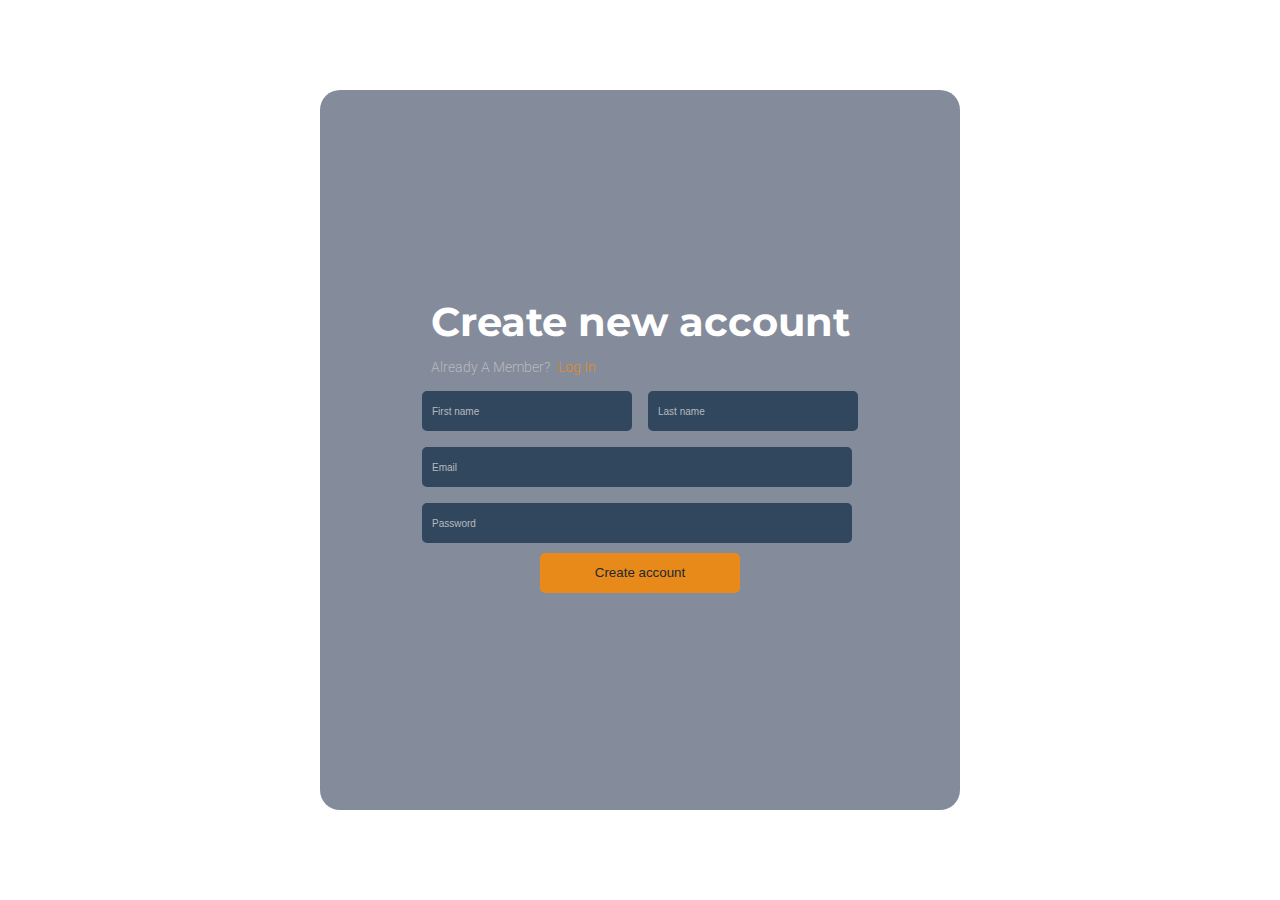
==== index.html @ 6a17d1ea "first commit" ====
<!DOCTYPE html>
<html lang="en">
<head>
    <meta charset="UTF-8">
    <meta http-equiv="X-UA-Compatible" content="IE=edge">
    <meta name="viewport" content="width=device-width, initial-scale=1.0">
    <link rel="stylesheet" href="style.css">
    <title>Formulário</title>
</head>
<body>
    <main>
        <section class="header">
            <h1>Create new account</h1>
            <span>Already A Member?<a class="login">Log In</a></span>
        </section>
        <section>
            <form>
            <article class="name">
               <input  type="text" placeholder="First name">
               <input  type="text" placeholder="Last name">
            </article>
            <article class="info">
                <input  type="email" placeholder="Email">
                <input  type="password" placeholder="Password">
            </article>
            <article class="button">
                <button>Create account</button>
            </article>
           </form>
        </section>
    </main>
</body>
</html>
---- style.css ----
@import url('https://fonts.googleapis.com/css2?family=Montserrat:wght@700&family=Roboto:wght@300;500&display=swap');

*{
    margin: 0;
    padding: 0;
}

body{
    display: flex;
    width: 100%;
    height: 100vh;
    background-image: url("http://www.daniellenoce.com.br/wp-content/uploads/2017/07/9-vistas-incriveis-no-rio-de-janeiro-danielle-noce-9.jpg");
    background-repeat: no-repeat;
    align-items: center;
    justify-content: center;
}

main{
    width: 50%;
    height: 80%;
    background-color: rgba(10,23,55,0.5);
    display: flex;
    flex-direction: column;
    justify-content: center;
    align-items: center;
    border-radius: 20px;
}

span{
    display: flex;
    gap: 0.5rem;
    color: #b8babd;
    font-family: 'Roboto', sans-serif;
    font-size: 14px;
    text-decoration: none;
    font-weight: 300;
}

.header{
    display: flex;
    flex-direction: column;
    gap: 0.8rem;
}

h1{
    font-size: 40px;
    color: #fff;
    font-family: 'Montserrat', sans-serif;
}

.login{
    color: #E88A1A;
    gap: 1rem;
}

input{
    border: none;
    color: #fff;
    background-color: #30475E;
    border-radius: 5px;
    height: 40px;
    width: 200px;
    padding-left: 10px;
}
input:hover{
   border: 2px solid #E88A1A;
}

input::placeholder {
    color: #b8babd;
    font-size: 10px;
    margin: 0;
}

.name{
    display: flex;
    flex-direction: row;
    gap: 1rem;
    padding: 1rem 0;
}

.info{
    display: flex;
    flex-direction: column;
    gap: 1rem;
}

.info input{
    width: 420px;
}

.button{
    display: flex;
    padding: 10px;
    align-items: center;
    justify-content:center;
}

button{
    width: 200px;
    height: 40px;
    border: none;
    background-color: #E88A1A;
    color: #222831;
    border-radius: 5px;
}

button:hover{
    color: #E88A1A;
    background-color: #222831;
    border: 2px solid #fff;
    cursor: pointer;
}
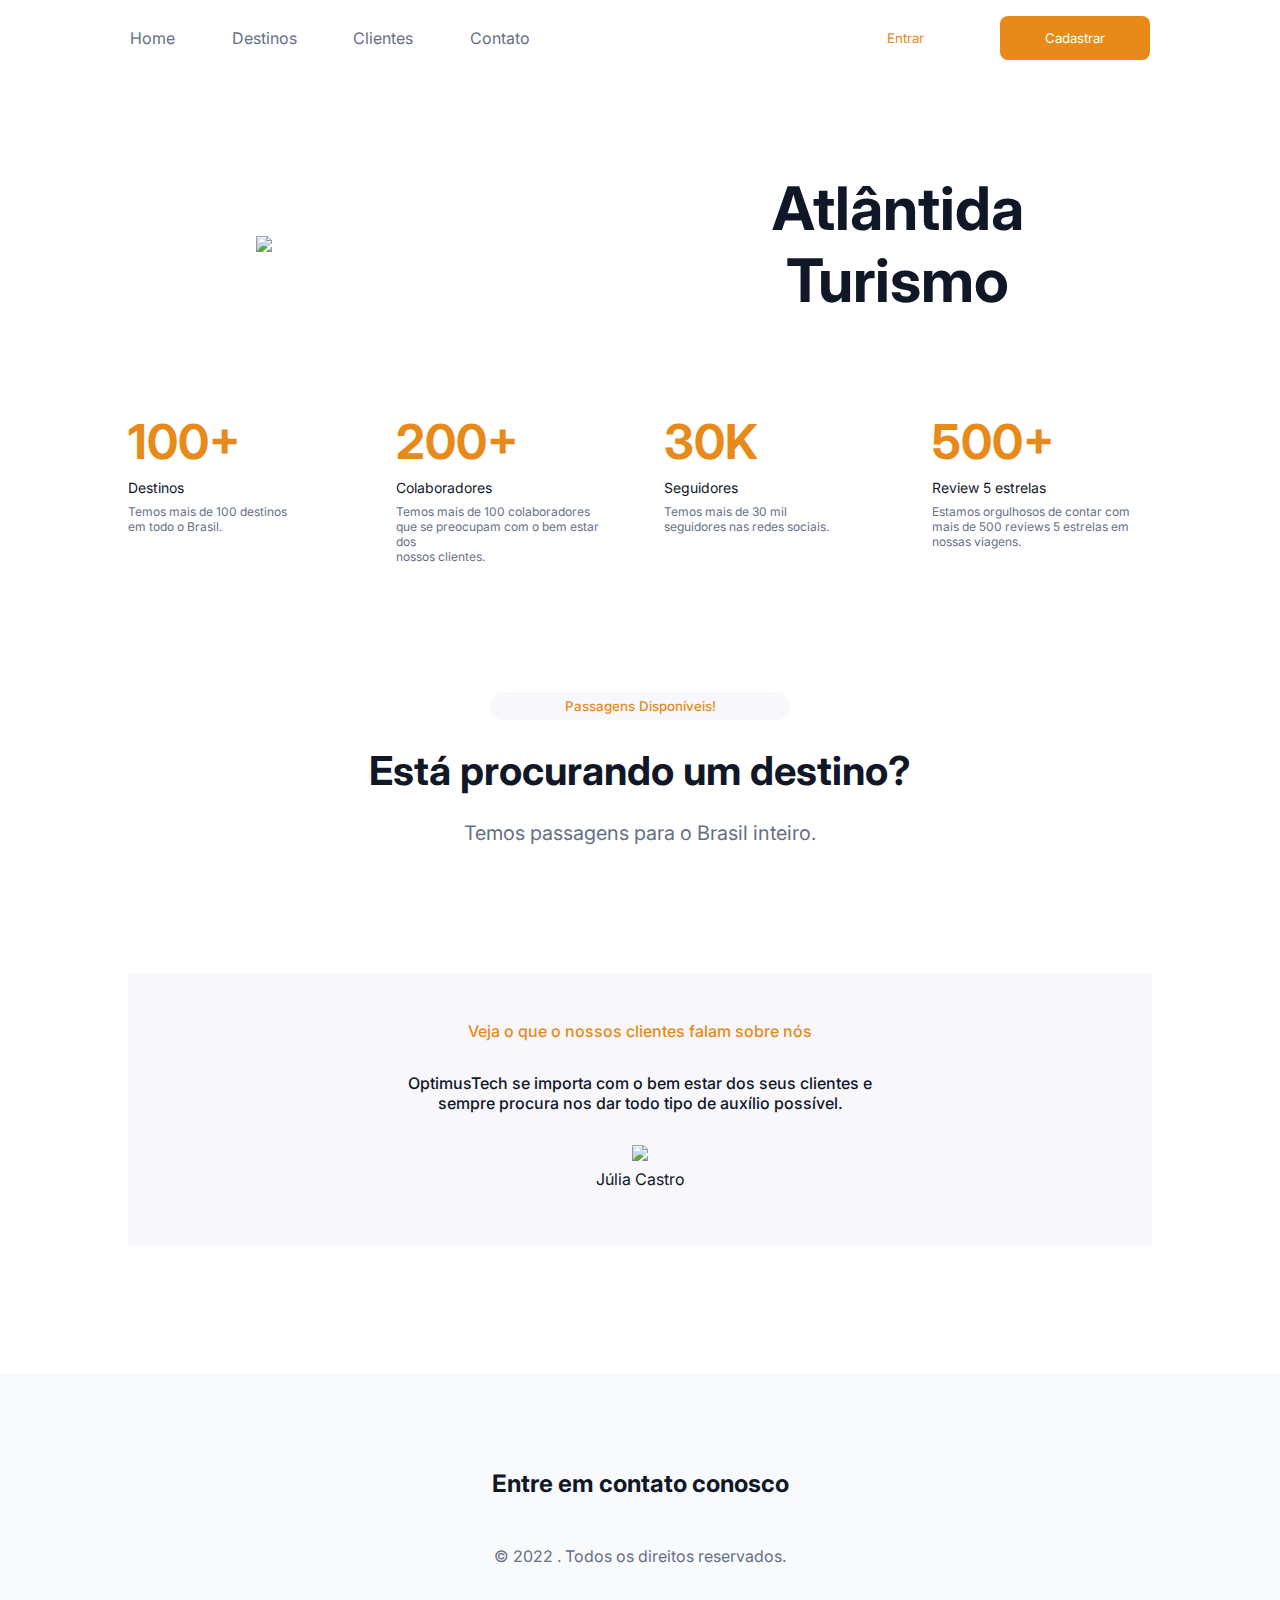
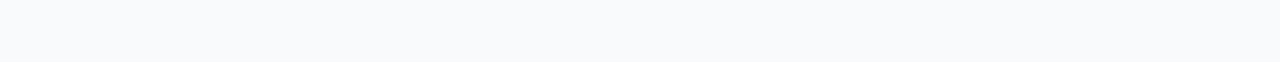
==== commit 68816b5d: "thrid commit" ====
--- a/index.html
+++ b/index.html
@@ -1,33 +1,89 @@
 <!DOCTYPE html>
-<html lang="en">
+<html lang="pt-br">
 <head>
-    <meta charset="UTF-8">
-    <meta http-equiv="X-UA-Compatible" content="IE=edge">
-    <meta name="viewport" content="width=device-width, initial-scale=1.0">
-    <link rel="stylesheet" href="style.css">
-    <title>Formulário</title>
+  <meta charset="UTF-8">
+  <meta http-equiv="X-UA-Compatible" content="IE=edge">
+  <meta name="viewport" content="width=device-width, initial-scale=1.0">
+  <link rel="stylesheet" type="text/css" href="style.css">
+  <title>Atlântida Turismo</title>
 </head>
 <body>
+    <nav>
+      <div class="menu">
+        <div class="links">
+          <a href="#">Home</a>
+          <a href="#">Destinos</a>
+          <a href="#">Clientes</a>
+          <a href="#">Contato</a>
+        </div>
+        <div class="buttons">
+          <button class="signIn"><a href="./login/login.html">Entrar</a></button>
+          <button class="signUp"><a  href="./cadastro/cadastro.html">Cadastrar</a></button>
+        </div>
+      </div>
+      
+    </nav>
+
     <main>
-        <section class="header">
-            <h1>Create new account</h1>
-            <span>Already A Member?<a class="login">Log In</a></span>
-        </section>
-        <section>
-            <form>
-            <article class="name">
-               <input  type="text" placeholder="First name">
-               <input  type="text" placeholder="Last name">
+      <section class="about-us">
+          <img src="./imagens/Traveling.svg">
+          <h1>Atlântida <br> Turismo</h1>
+      </section>
+
+      <section class="metrics">
+        <article class="metric">
+            <h2>100+</h2>
+            <span>Destinos</span>
+            <p>Temos mais de 100 destinos <br>
+             em todo o Brasil.</p>
             </article>
-            <article class="info">
-                <input  type="email" placeholder="Email">
-                <input  type="password" placeholder="Password">
-            </article>
-            <article class="button">
-                <button>Create account</button>
-            </article>
-           </form>
-        </section>
-    </main>
+          <article class="metric">
+            <h2>200+</h2>
+            <span>Colaboradores</span>
+            <p>Temos mais de 100 colaboradores <br>
+             que se preocupam com o bem estar dos <br>
+             nossos clientes.</p>
+          </article>
+          <article class="metric">
+            <h2>30K</h2>
+            <span>Seguidores</span>
+            <p>Temos mais de 30 mil <br>
+               seguidores nas redes sociais. <br>
+        </article>
+        <article class="metric">
+          <h2>500+</h2>
+          <span>Review 5 estrelas</span>
+          <p>Estamos orgulhosos de contar com <br>
+             mais de 500 reviews 5 estrelas em <br>
+              nossas viagens.</p>
+        </article>   
+      </section>
+
+      <section class="ticket">
+          <button>Passagens Disponíveis!</button>
+          <h2>Está procurando um destino?</h2>
+          <p>Temos passagens para o Brasil inteiro.</p>
+      </section>
+
+      <section class="places">
+       
+              
+      </section>
+
+      <section class="depoimento">
+              <span>Veja o que o nossos clientes falam sobre nós</span>
+              <p>OptimusTech se importa com o bem estar dos seus clientes e <br>
+                 sempre procura nos dar todo tipo de auxílio possível.</p>
+                <img src="./imagens/Avatar.png">
+                <h4>Júlia Castro</h4>
+      </section>
+    </main> 
+
+    <footer>
+         <h2>Entre em contato conosco</h2>
+         <span> </span>
+       <span>© 2022 . Todos os direitos reservados.</span>
+    </footer>
+    <script src="script.js"></script>
 </body>
 </html>--- a/style.css
+++ b/style.css
@@ -1,113 +1,395 @@
-@import url('https://fonts.googleapis.com/css2?family=Montserrat:wght@700&family=Roboto:wght@300;500&display=swap');
+@import url('https://fonts.googleapis.com/css2?family=Inter:wght@400;500&display=swap');
+:root {
+  --text-color: #667085;
+  --main-color: #E88A1A;
+  --title-color: #101828;
+}
 
 *{
-    margin: 0;
-    padding: 0;
+  margin: 0;
+  padding: 0;
+  box-sizing: border-box;
+  font-family: 'Inter', sans-serif;
 }
 
 body{
+  width: 100%;
+  height: 100vh;
+}
+
+.logo{
+  display: flex;
+  flex-direction:row;
+  justify-content:center;
+  align-items: center;
+  margin-right: -50px;
+}
+.logo img{
+  width: 40px;
+  height: 40px;
+}
+.logo span{
+  margin-left: 5px;
+  color: var(--text-color);
+  font-size: 25px;
+  font-family: 'Inter', sans-serif;
+}
+
+nav{
+  display: flex;
+  flex-direction: row;
+  width: 100%;
+  justify-content: space-around;
+  align-items: center;
+  padding: 1rem 2rem;
+  font-size: 16px;
+
+}
+.links{
+  width: 80%;
+  display: flex;
+  flex-direction: row;
+  align-items: center;
+  justify-content: space-between;
+  width: 400px;
+  height: 32px;
+}
+
+
+.links a{
+  text-decoration: none;
+  color: var(--text-color);
+}
+
+.buttons{
+  display: flex;
+  flex-direction:row;
+  margin-left: 300px;
+  font-size: 16px;
+}
+button{
+  cursor: pointer;
+  border-radius: 8px;
+  background: none;
+  color:var(--main-color);
+  border: none;
+  width: 150px;
+  height: 44px;
+}
+
+button a{
+  text-decoration: none;
+}
+
+ .signUp{
+  background-color: var(--main-color);
+  box-shadow: 0px 1px 2px rgba(105, 89, 205, 0.05);
+  margin-left: 20px;
+}
+
+.signUp a{
+  color: #fff;
+}
+
+.signIn a{
+  color: var(--main-color);
+}
+
+.menu{
+  display: flex;
+  flex-direction:row;
+  align-items: center;
+  justify-content:space-around;
+}
+
+.about-us
+{
+  padding: 6rem 1rem;
+  display: flex;
+  flex-direction: row;
+  align-items: center;
+  justify-content: center;
+  gap: 1rem;
+}
+
+.about-us img{
+  width: 40%;
+}
+
+.about-us span{
+  color: var(--main-color);
+}
+
+.about-us h1{
+  font-size: 60px;
+  color: var(--title-color);
+  text-align: center;
+}
+
+.about-us p {
+  color: var(--text-color);
+  max-width: 50%;
+  text-align: center;
+  line-height: 1.5rem;
+}
+
+.metrics{
+  display: grid;
+  grid-template-columns: repeat(4, 1fr);
+  column-gap: 3rem;
+  padding: 0 8rem;
+}
+
+.metric {
+  display: flex;
+  flex-direction: column;
+  gap: 0.5rem;
+}
+
+.metric h2{
+  color: var(--main-color);
+  font-size: 3rem;
+}
+.metric span{
+   color: var(--title-color);
+   font-size: 14px;
+}
+.metric p{
+  font-size: 12px;
+  color: var(--text-color);
+}
+
+
+.ticket{
+  display: flex;
+  flex-direction: column;
+  align-items: center;
+  text-align: center;
+  padding: 0 1rem;
+  padding-top: 8rem;
+  gap: 1rem;
+}
+
+.ticket button{
+  width: 300px;
+  height: 28px;
+  background:rgba(105, 89, 205, 0.05);
+  color: var(--main-color);
+  border-radius: 30px;
+  border: none;
+  font-weight: 500;
+}
+
+.ticket h2{
+  color: #101828;
+  font-size: 40px;
+  margin: 10px;
+}
+
+.ticket p{
+  color:var(--text-color);
+  font-size:20px;
+  font-weight: 400;
+}
+
+.img-talentos img{
+  margin-top: 2rem;
+  width: 80%;
+}
+
+.vagas-abertas{
+  padding-top: 4rem;
+}
+
+.vagas-abertas h3{
+  color:var(--title-color);
+  display: block;
+  max-width: 50%;
+  margin: 0 auto;
+  margin-top: 2rem;
+  margin-bottom: 2rem;
+  font-weight: bold;
+
+}
+
+.vaga{
+  border: 1px solid #EAECF0;
+  border-radius: 16px;
+  box-shadow: 0px 4px 4px rgba(0, 0, 0, 0.25);
+  color: var(--title-color);
+  padding: 1rem;
+  margin: 0 auto;
+  margin-bottom: 1rem;
+  max-width: 50%;
+}
+
+.vaga h4{
+  font-size: 16px;
+}
+
+.vaga .info{
+  margin-top: 1rem;
+  font-size: 90%;
+  color: var(--text-color);
+  display: flex;
+  gap: 2rem;
+}
+
+.depoimento{
+  display: flex;
+  flex-direction:column;
+  align-items: center;
+  background: rgba(105, 89, 205, 0.05);
+  padding: 3rem 2rem;
+  max-width: 80%;
+  margin: 8rem auto;
+}
+
+.depoimento span{
+  color: var(--main-color);
+  font-weight: 500;
+  text-align: center;
+}
+
+.depoimento p{
+  color: var(--title-color);
+  font-weight: 500;
+  text-align: center;
+  max-width: 70%;
+  margin: 2rem 0;
+}
+
+
+.depoimento h4{
+  color: var(--title-color);
+  margin: 0.5rem 0;
+  font-weight: 400;
+}
+
+.depoimento .cargo{
+  color: var(--text-color);
+  font-weight: 400;
+}
+
+footer{
+  display: flex;
+  flex-direction: column;
+  align-items: center;
+  justify-content: center;
+  background: #F9FAFB;
+  text-align: center;
+  padding: 6rem 1rem;
+  gap: 1.5rem;
+}
+
+
+footer h2{
+  color: var(--title-color);
+}
+
+footer form{
+  display: flex;
+  justify-content:space-between;
+}
+
+footer input {
+  outline: none;
+  background: #fff;
+  border: 1px solid #EAECF0;
+  border-radius: 5px;
+  width: 12rem;
+  margin-right: 1rem;
+}
+
+footer button{
+  width: 116px;
+  height: 40px;
+  border: none;
+  color:#fff;
+  background: var(--main-color);
+  border-radius: 5px;
+}
+
+footer span{
+  color: var(--text-color)
+}
+
+#placeholder-text::placeholder{
+  color: var(--text-color);
+  font-size: 16px;
+  padding-left: 12px;
+}
+
+@media screen and (max-width: 920px) {
+  .metrics {
+    padding: 0 4rem;
+  }
+}
+
+
+@media screen and (max-width: 850px) {
+  .metrics {
     display: flex;
-    width: 100%;
-    height: 100vh;
-    background-image: url("http://www.daniellenoce.com.br/wp-content/uploads/2017/07/9-vistas-incriveis-no-rio-de-janeiro-danielle-noce-9.jpg");
-    background-repeat: no-repeat;
+    flex-direction: column;
+    align-items: center;
+  }
+
+  .metric {
     align-items: center;
     justify-content: center;
-}
-
-main{
-    width: 50%;
-    height: 80%;
-    background-color: rgba(10,23,55,0.5);
+    margin-bottom: 2rem;
+  }
+
+  .metric span {
+    max-width: 280px;
+    text-align: center;
+  }
+
+  .about-us p {
+    max-width: 70%;
+  }
+
+  .vaga {
+    max-width: 70%;
+  }
+  
+  .vagas-abertas h3{
+    max-width: 70%;
+  }
+
+  .depoimento h2 {
+    max-width: 100%;
+    font-size: 120%;
+  }
+
+  .sideMenu {
+    display: initial;
+    visibility: visible;
+  }
+
+  .links {
+    margin: 2rem 0;
+  }
+
+  .links a{
+    margin-right: 0;
+  }
+
+  .menu {
+    flex-direction: column;
+    position: fixed;
+    top: 0;
+    right: -1000px;
+    height: 100vh;
+    background: #F9FAFB;
+    width: 15rem;
+    padding: 2rem;
+    transition: all 2s;
+  }
+
+  .menu .links, .menu .buttons {
     display: flex;
     flex-direction: column;
-    justify-content: center;
-    align-items: center;
-    border-radius: 20px;
-}
-
-span{
-    display: flex;
-    gap: 0.5rem;
-    color: #b8babd;
-    font-family: 'Roboto', sans-serif;
-    font-size: 14px;
-    text-decoration: none;
-    font-weight: 300;
-}
-
-.header{
-    display: flex;
-    flex-direction: column;
-    gap: 0.8rem;
-}
-
-h1{
-    font-size: 40px;
-    color: #fff;
-    font-family: 'Montserrat', sans-serif;
-}
-
-.login{
-    color: #E88A1A;
-    gap: 1rem;
-}
-
-input{
-    border: none;
-    color: #fff;
-    background-color: #30475E;
-    border-radius: 5px;
-    height: 40px;
-    width: 200px;
-    padding-left: 10px;
-}
-input:hover{
-   border: 2px solid #E88A1A;
-}
-
-input::placeholder {
-    color: #b8babd;
-    font-size: 10px;
-    margin: 0;
-}
-
-.name{
-    display: flex;
-    flex-direction: row;
-    gap: 1rem;
-    padding: 1rem 0;
-}
-
-.info{
-    display: flex;
-    flex-direction: column;
-    gap: 1rem;
-}
-
-.info input{
-    width: 420px;
-}
-
-.button{
-    display: flex;
-    padding: 10px;
-    align-items: center;
-    justify-content:center;
-}
-
-button{
-    width: 200px;
-    height: 40px;
-    border: none;
-    background-color: #E88A1A;
-    color: #222831;
-    border-radius: 5px;
-}
-
-button:hover{
-    color: #E88A1A;
-    background-color: #222831;
-    border: 2px solid #fff;
-    cursor: pointer;
+    width: 100%;
+  }
 }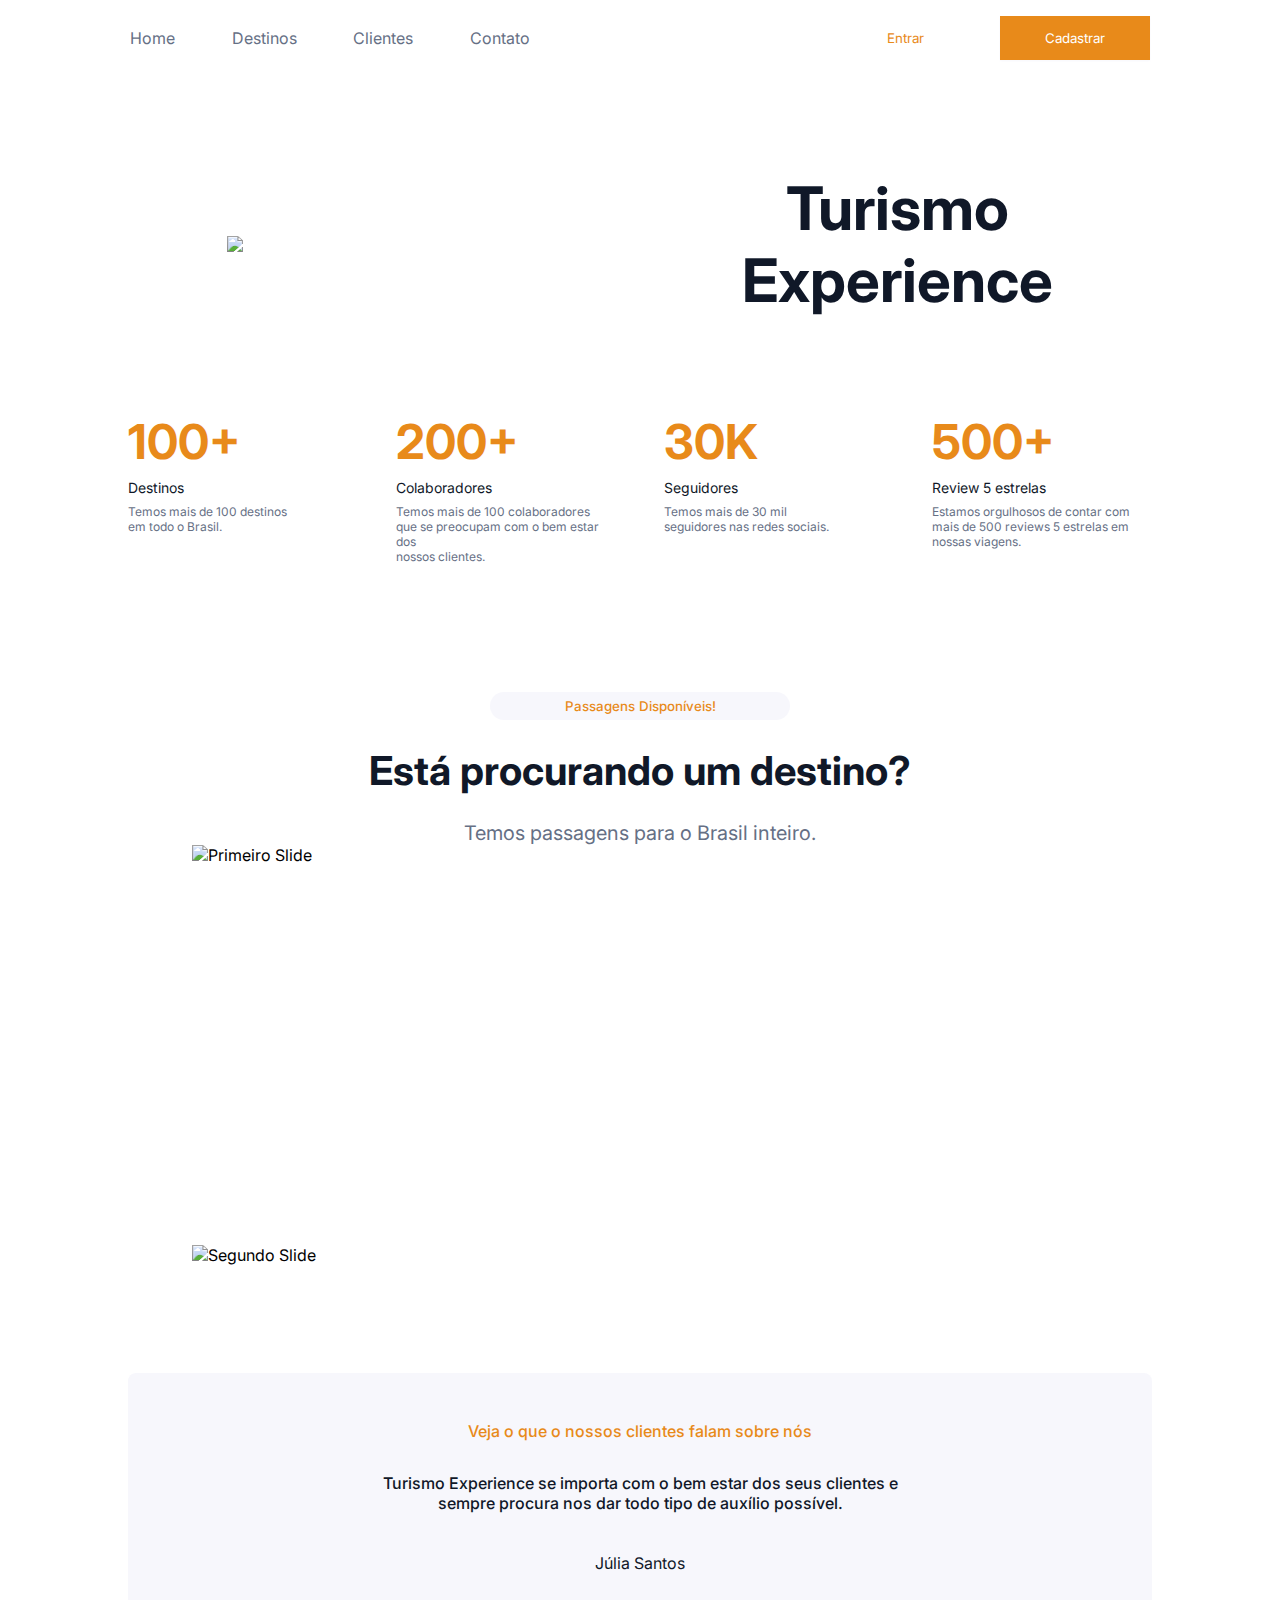
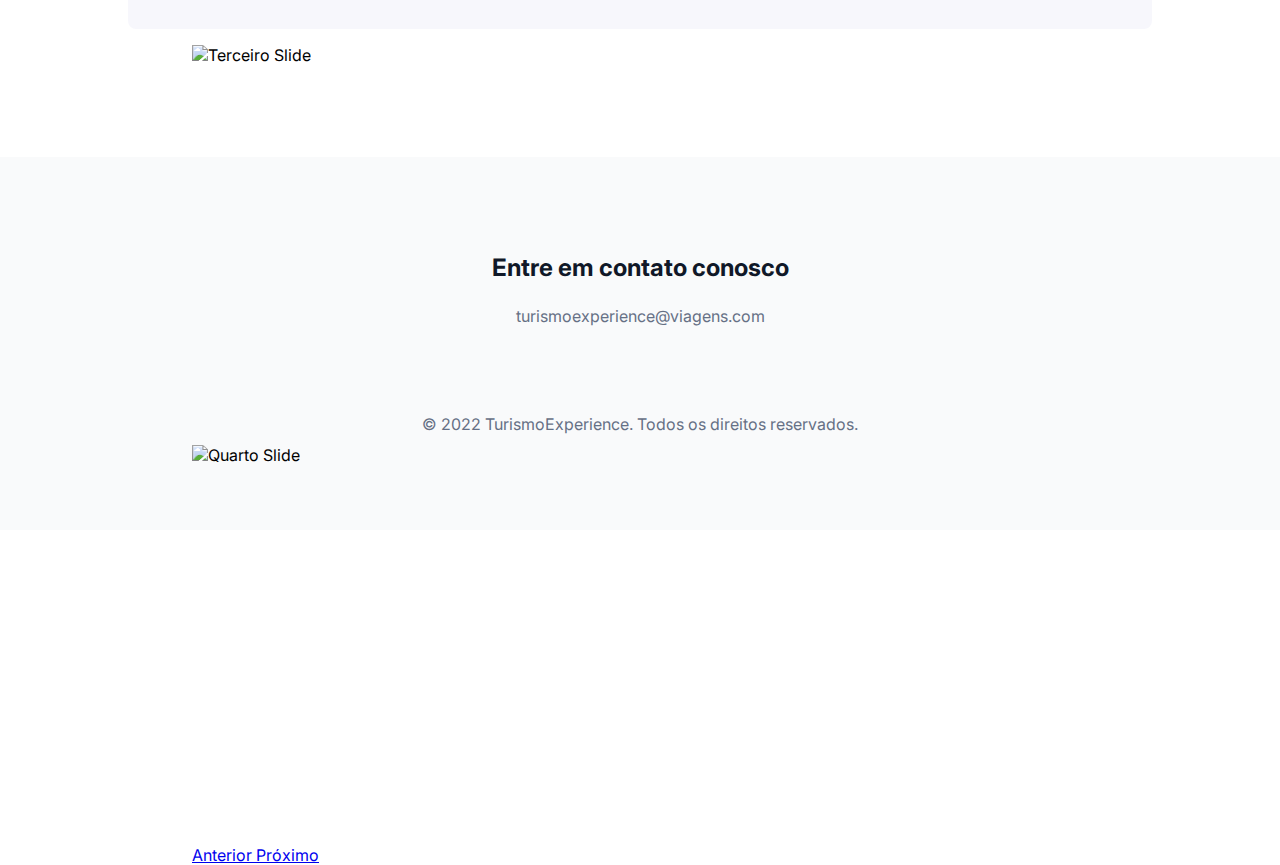
==== commit 2e545978: "last commit" ====
--- a/index.html
+++ b/index.html
@@ -5,7 +5,9 @@
   <meta http-equiv="X-UA-Compatible" content="IE=edge">
   <meta name="viewport" content="width=device-width, initial-scale=1.0">
   <link rel="stylesheet" type="text/css" href="style.css">
-  <title>Atlântida Turismo</title>
+  <link rel="stylesheet" href="https://stackpath.bootstrapcdn.com/bootstrap/4.1.3/css/bootstrap.min.css"
+  integrity="sha384-MCw98/SFnGE8fJT3GXwEOngsV7Zt27NXFoaoApmYm81iuXoPkFOJwJ8ERdknLPMO" crossorigin="anonymous">
+  <title>Turismo Experience</title>
 </head>
 <body>
     <nav>
@@ -27,7 +29,7 @@
     <main>
       <section class="about-us">
           <img src="./imagens/Traveling.svg">
-          <h1>Atlântida <br> Turismo</h1>
+          <h1>Turismo <br>Experience</h1>
       </section>
 
       <section class="metrics">
@@ -64,26 +66,55 @@
           <h2>Está procurando um destino?</h2>
           <p>Temos passagens para o Brasil inteiro.</p>
       </section>
-
       <section class="places">
-       
-              
-      </section>
-
+        <div id="carouselExampleControls" class="carousel slide" data-ride="carousel">
+          <div class="carousel-inner">
+            <div class="carousel-item active">  
+                <img class="d-block w-100" src="https://viagemeturismo.abril.com.br/wp-content/uploads/2016/12/foto-abre-pgalinhas01.jpg?quality=70&strip=info&w=1024&resize=1200,800" alt="Primeiro Slide">
+              </div>
+            <div class="carousel-item">
+              <img class="d-block w-100" src="https://todepassagem.clickbus.com.br/wp-content/uploads/2020/03/Cristo-Redentor-RJ.jpg" alt="Segundo Slide">
+            </div>
+            <div class="carousel-item">
+              <img class="d-block w-100" src="https://www.melhoresdestinos.com.br/wp-content/uploads/2019/02/passagens-aereas-gramado-capa2019-04.jpg" alt="Terceiro Slide">
+            </div>
+            <div class="carousel-item">
+              <img class="d-block w-100" src="https://dsdsuzy1jtjfw.cloudfront.net/wp-content/uploads/2019/11/piscinas-naturais-de-maragogi_crditos_guilhermo-novolisio-4.jpg" alt="Quarto Slide">
+            </div>
+          </div>
+          <a class="carousel-control-prev" href="#carouselExampleControls" role="button" data-slide="prev">
+            <span class="carousel-control-prev-icon" aria-hidden="true"></span>
+            <span class="sr-only">Anterior</span>
+          </a>
+          <a class="carousel-control-next" href="#carouselExampleControls" role="button" data-slide="next">
+            <span class="carousel-control-next-icon" aria-hidden="true"></span>
+            <span class="sr-only">Próximo</span>
+          </a>
+        </div>  
+      </section>  
       <section class="depoimento">
               <span>Veja o que o nossos clientes falam sobre nós</span>
-              <p>OptimusTech se importa com o bem estar dos seus clientes e <br>
+              <p>Turismo Experience se importa com o bem estar dos seus clientes e <br>
                  sempre procura nos dar todo tipo de auxílio possível.</p>
-                <img src="./imagens/Avatar.png">
-                <h4>Júlia Castro</h4>
+                <h4>Júlia Santos</h4>
       </section>
     </main> 
 
     <footer>
          <h2>Entre em contato conosco</h2>
-         <span> </span>
-       <span>© 2022 . Todos os direitos reservados.</span>
+         <span>turismoexperience@viagens.com </span><br><br>
+       <span>© 2022 TurismoExperience. Todos os direitos reservados.</span>
     </footer>
     <script src="script.js"></script>
+    <script src="script.js"></script>
+    <script src="https://code.jquery.com/jquery-3.3.1.slim.min.js"
+    integrity="sha384-q8i/X+965DzO0rT7abK41JStQIAqVgRVzpbzo5smXKp4YfRvH+8abtTE1Pi6jizo"
+    crossorigin="anonymous"></script>
+  <script src="https://cdnjs.cloudflare.com/ajax/libs/popper.js/1.14.3/umd/popper.min.js"
+    integrity="sha384-ZMP7rVo3mIykV+2+9J3UJ46jBk0WLaUAdn689aCwoqbBJiSnjAK/l8WvCWPIPm49"
+    crossorigin="anonymous"></script>
+  <script src="https://stackpath.bootstrapcdn.com/bootstrap/4.1.3/js/bootstrap.min.js"
+    integrity="sha384-ChfqqxuZUCnJSK3+MXmPNIyE6ZbWh2IMqE241rYiqJxyMiZ6OW/JmZQ5stwEULTy"
+    crossorigin="anonymous"></script>
 </body>
 </html>--- a/style.css
+++ b/style.css
@@ -69,7 +69,6 @@
 }
 button{
   cursor: pointer;
-  border-radius: 8px;
   background: none;
   color:var(--main-color);
   border: none;
@@ -89,6 +88,7 @@
 
 .signUp a{
   color: #fff;
+  border-radius: 8px;
 }
 
 .signIn a{
@@ -197,43 +197,6 @@
   width: 80%;
 }
 
-.vagas-abertas{
-  padding-top: 4rem;
-}
-
-.vagas-abertas h3{
-  color:var(--title-color);
-  display: block;
-  max-width: 50%;
-  margin: 0 auto;
-  margin-top: 2rem;
-  margin-bottom: 2rem;
-  font-weight: bold;
-
-}
-
-.vaga{
-  border: 1px solid #EAECF0;
-  border-radius: 16px;
-  box-shadow: 0px 4px 4px rgba(0, 0, 0, 0.25);
-  color: var(--title-color);
-  padding: 1rem;
-  margin: 0 auto;
-  margin-bottom: 1rem;
-  max-width: 50%;
-}
-
-.vaga h4{
-  font-size: 16px;
-}
-
-.vaga .info{
-  margin-top: 1rem;
-  font-size: 90%;
-  color: var(--text-color);
-  display: flex;
-  gap: 2rem;
-}
 
 .depoimento{
   display: flex;
@@ -243,6 +206,7 @@
   padding: 3rem 2rem;
   max-width: 80%;
   margin: 8rem auto;
+  border-radius: 8px;
 }
 
 .depoimento span{
@@ -392,4 +356,22 @@
     flex-direction: column;
     width: 100%;
   }
+}
+
+.places{
+  display: flex;
+  justify-content:center;
+}
+
+.carousel{
+  width: 70%;
+  height:400px;
+}
+.carousel-item{
+  width: 700px;
+  height: 400px;
+}
+
+figcaption{
+  color: var(--title-color);
 }